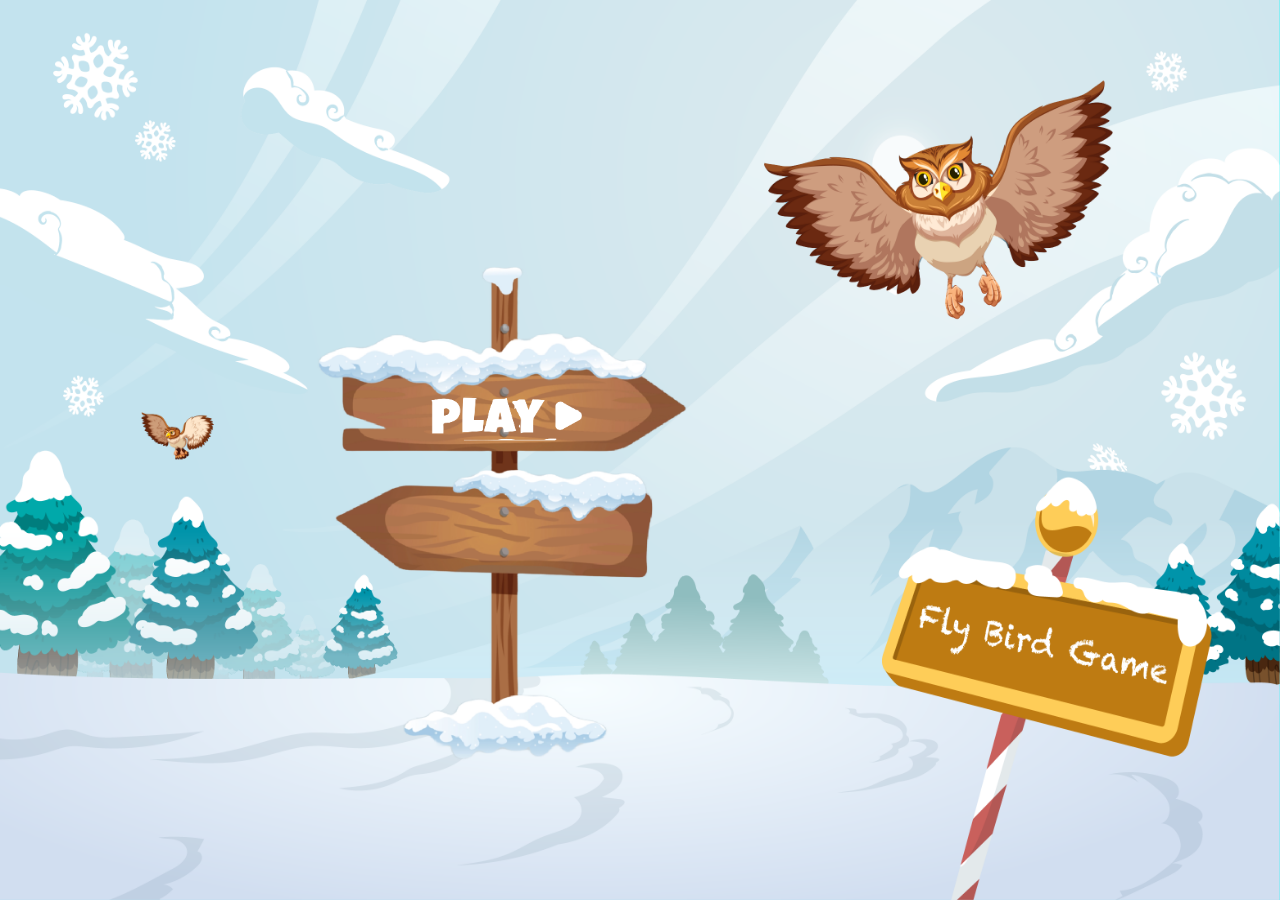
==== index.html @ d9e59f31 "Create a start page" ====
<!DOCTYPE html>
<html lang="en">
<head>
  <meta charset="UTF-8">
  <meta name="viewport" content="width=device-width, initial-scale=1.0">
  <title>Fly Bird Game</title>
  <link rel="stylesheet" href="style.css">
</head>
<body>

  <!-- main div start -->

  <div class="start-page">
    <img src="Images/Start Page/Start Page.png" alt="winterbackground" class="background">

    <!-- button div start -->

    <div class="start-button">
      <button class="play-button">
        <img src="Images/Start Page/play button.png" alt="playbutton" class="play">
      </button>
    </div>

    <!-- button div end -->

  </div>
  <!-- main div end -->
  
</body>
</html>
---- style.css ----
body{
  margin: 0px;
}

.start-page{
  height: 100vh;
  background-color: aqua;
}

.background{
  position: absolute;
  z-index:0;
  left:0;
  top:0;
  width:100%;
  height:100%;
  background-size: cover;
  background-position: center;
}

.start-button{
  position: absolute;
  display: flex;
  justify-content: center;
  align-items: center;
  height: 6%;
  width: 20%;
  top: 47%;
  left: 39%;
  background-color: transparent;
  transform: translate(-50%, -50%);
}

.play-button{
  position: absolute;
  display: flex;
  justify-content: center;
  align-items: center;
  background-color: transparent;
  width: 90%;
  height: 90%;
  border: none;
}

.play{
  width: 100%;
}
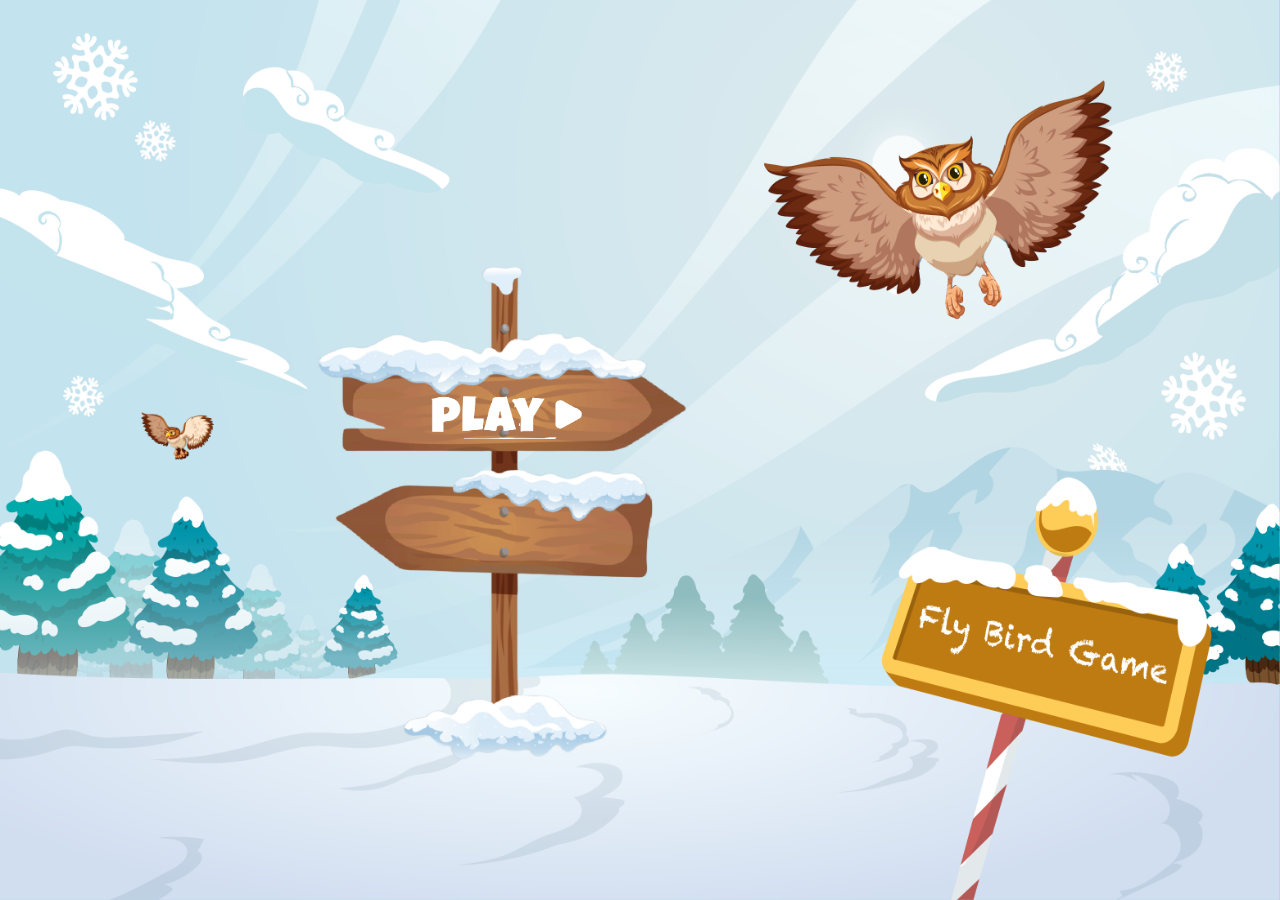
==== commit 2e7535d9: "Create the game interface and link to start page" ====
--- a/index.html
+++ b/index.html
@@ -16,9 +16,9 @@
     <!-- button div start -->
 
     <div class="start-button">
-      <button class="play-button">
+      <button class="play-button"><a href="game.html">
         <img src="Images/Start Page/play button.png" alt="playbutton" class="play">
-      </button>
+      </a></button>
     </div>
 
     <!-- button div end -->
